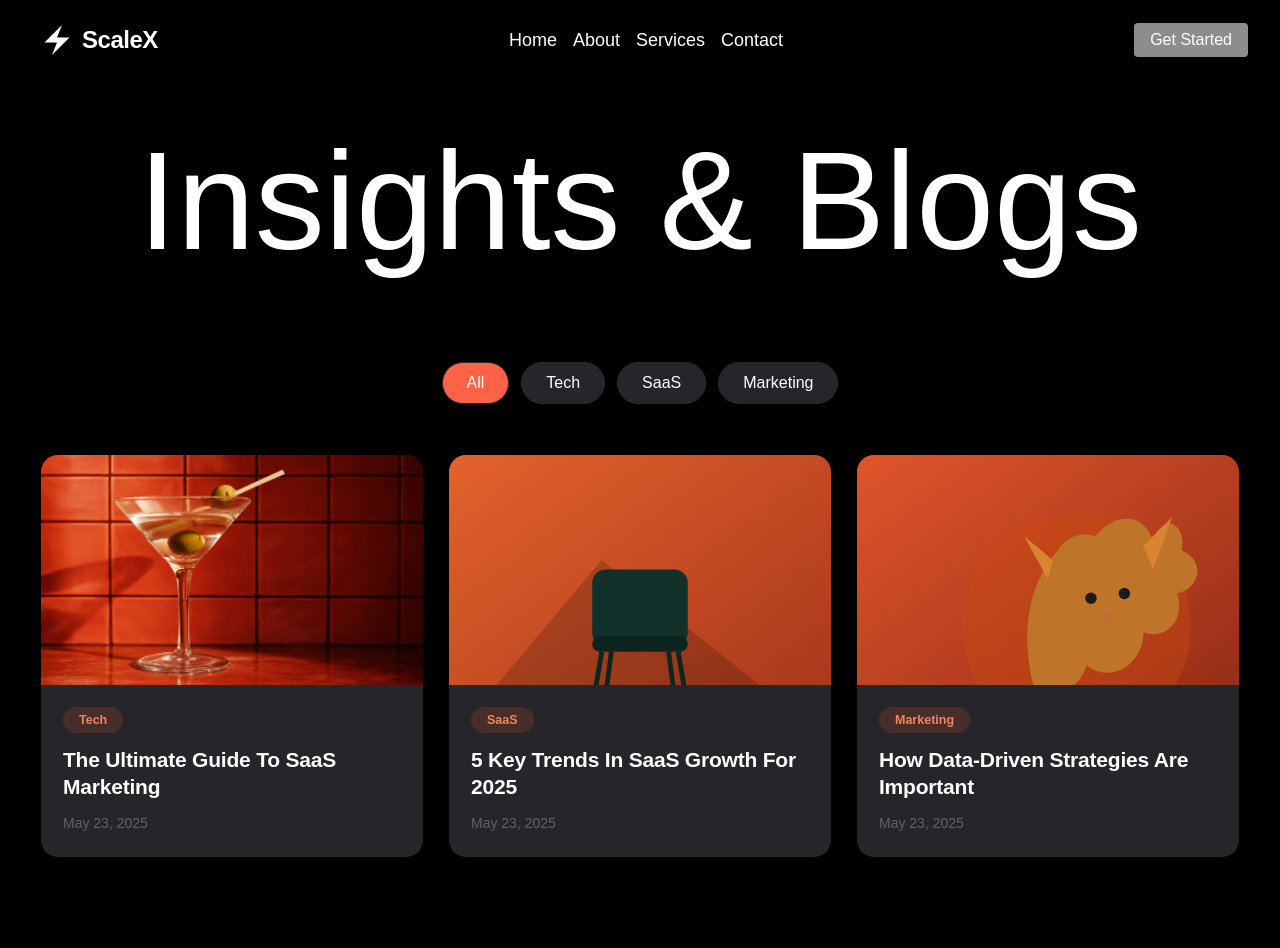
==== Assignment2/AsignN02-design3/index.html @ 8a460265 "Cohort 3.0 Assignment-02 Design01" ====
<!doctype html>
<html lang="en">
  <head>
    <meta charset="UTF-8" />
    <meta name="viewport" content="width=device-width, initial-scale=1.0" />
    <title>ScaleX</title>
    <link rel="stylesheet" href="style.css" />
  </head>
  <body>
    <header>
      <nav>
        <div class="logo">
          <svg
            viewBox="0 0 32 32"
            fill="none"
            xmlns="http://www.w3.org/2000/svg"
          >
            <path d="M20 4L6 18H16L12 28L26 14H16L20 4Z" fill="white" />
          </svg>
          <span> ScaleX</span>
        </div>
        <ul>
          <li><a href="#">Home</a></li>
          <li><a href="#">About</a></li>
          <li><a href="#">Services</a></li>
          <li><a href="#">Contact</a></li>
        </ul>
        <button>Get Started</button>
      </nav>
    </header>

    <section>
      <h1>Insights &amp; Blogs</h1>
    </section>

    <div class="wrap">
      <div class="filters">
        <button class="filter-pill active">All</button>
        <button class="filter-pill">Tech</button>
        <button class="filter-pill">SaaS</button>
        <button class="filter-pill">Marketing</button>
      </div>

      <div class="grid">
        <article class="card">
          <div class="card-media">
            <img src="./assets/glass-img.png" alt="" srcset="">
            <!-- <svg viewBox="0 0 400 300" xmlns="http://www.w3.org/2000/svg">
              <defs>
                <linearGradient id="g1" x1="0" y1="0" x2="1" y2="1">
                  <stop offset="0%" stop-color="#c23a1e" />
                  <stop offset="100%" stop-color="#7a1f10" />
                </linearGradient>
                <pattern
                  id="tiles"
                  width="50"
                  height="50"
                  patternUnits="userSpaceOnUse"
                >
                  <rect
                    width="50"
                    height="50"
                    fill="none"
                    stroke="#00000022"
                    stroke-width="2"
                  />
                </pattern>
              </defs>
              <rect width="400" height="300" fill="url(#g1)" />
              <rect width="400" height="300" fill="url(#tiles)" />
              <rect
                x="0"
                y="0"
                width="400"
                height="300"
                fill="#000"
                opacity="0.12"
              />
              <ellipse
                cx="200"
                cy="230"
                rx="90"
                ry="10"
                fill="#000"
                opacity="0.3"
              />
              <path
                d="M120 70 L280 70 L200 190 Z"
                fill="#e9d9c9"
                opacity="0.9"
              />
              <rect
                x="195"
                y="190"
                width="10"
                height="70"
                fill="#e9d9c9"
                opacity="0.9"
              />
              <rect
                x="160"
                y="256"
                width="80"
                height="8"
                rx="4"
                fill="#e9d9c9"
                opacity="0.9"
              />
              <circle cx="220" cy="110" r="9" fill="#8a9a3d" />
              <circle cx="238" cy="95" r="9" fill="#8a9a3d" />
              <line
                x1="220"
                y1="110"
                x2="255"
                y2="80"
                stroke="#c9a15a"
                stroke-width="3"
              />
            </svg> -->
          </div>
          <div class="card-body">
            <span class="tag tech">Tech</span>
            <h3>The Ultimate Guide To SaaS Marketing</h3>
            <span class="date">May 23, 2025</span>
          </div>
        </article>

        <article class="card">
          <div class="card-media">
            <svg viewBox="0 0 400 300" xmlns="http://www.w3.org/2000/svg">
              <defs>
                <linearGradient id="g2" x1="0" y1="0" x2="1" y2="1">
                  <stop offset="0%" stop-color="#e4622c" />
                  <stop offset="100%" stop-color="#a3341a" />
                </linearGradient>
              </defs>
              <rect width="400" height="300" fill="url(#g2)" />
              <polygon
                points="0,300 160,110 400,300"
                fill="#000"
                opacity="0.18"
              />
              <ellipse
                cx="200"
                cy="270"
                rx="80"
                ry="10"
                fill="#000"
                opacity="0.3"
              />
              <rect
                x="150"
                y="120"
                width="100"
                height="80"
                rx="14"
                fill="#12312b"
              />
              <rect
                x="150"
                y="190"
                width="100"
                height="16"
                rx="8"
                fill="#0d251f"
              />
              <line
                x1="160"
                y1="206"
                x2="150"
                y2="265"
                stroke="#0d251f"
                stroke-width="5"
              />
              <line
                x1="240"
                y1="206"
                x2="250"
                y2="265"
                stroke="#0d251f"
                stroke-width="5"
              />
              <line
                x1="170"
                y1="206"
                x2="163"
                y2="260"
                stroke="#0d251f"
                stroke-width="5"
              />
              <line
                x1="230"
                y1="206"
                x2="237"
                y2="260"
                stroke="#0d251f"
                stroke-width="5"
              />
            </svg>
          </div>
          <div class="card-body">
            <span class="tag saas">SaaS</span>
            <h3>5 Key Trends In SaaS Growth For 2025</h3>
            <span class="date">May 23, 2025</span>
          </div>
        </article>

        <article class="card">
          <div class="card-media">
            <svg viewBox="0 0 400 300" xmlns="http://www.w3.org/2000/svg">
              <defs>
                <linearGradient id="g3" x1="0" y1="0" x2="1" y2="1">
                  <stop offset="0%" stop-color="#e0552b" />
                  <stop offset="100%" stop-color="#8f2a15" />
                </linearGradient>
              </defs>
              <rect width="400" height="300" fill="url(#g3)" />
              <ellipse
                cx="230"
                cy="180"
                rx="120"
                ry="120"
                fill="#c9490f"
                opacity="0.4"
              />
              <path
                d="M190 260 C170 200 175 140 210 100 C220 85 235 80 250 85 C270 60 300 60 310 90 C320 60 345 70 340 100 C365 110 360 140 335 145 C345 175 320 195 300 185 C300 220 265 240 240 220 C235 245 205 255 190 260 Z"
                fill="#d9852f"
              />
              <path
                d="M190 260 C170 200 175 140 210 100 C220 85 235 80 250 85 C270 60 300 60 310 90 C320 60 345 70 340 100 C365 110 360 140 335 145 C345 175 320 195 300 185 C300 220 265 240 240 220 C235 245 205 255 190 260 Z"
                fill="#000"
                opacity="0.12"
              />
              <polygon points="205,110 175,85 200,130" fill="#d9852f" />
              <polygon points="300,95 330,65 310,120" fill="#d9852f" />
              <circle cx="245" cy="150" r="6" fill="#1b1b1b" />
              <circle cx="280" cy="145" r="6" fill="#1b1b1b" />
              <polygon points="258,165 268,165 263,175" fill="#c76a3b" />
            </svg>
          </div>
          <div class="card-body">
            <span class="tag marketing">Marketing</span>
            <h3>How Data-Driven Strategies Are Important</h3>
            <span class="date">May 23, 2025</span>
          </div>
        </article>
      </div>
    </div>
  </body>
</html>
---- Assignment2/AsignN02-design3/style.css ----
* {
  margin: 0;
  padding: 0;
  box-sizing: border-box;
}

html,
body {
  height: 100%;
  font-family: "Inter", "Helvetica Neue", Arial, sans-serif;
  background-color: #000;
}

nav {
  width: 100%;
  display: flex;
  justify-content: space-between;
  align-items: center;
  padding: 20px 32px;
  font-size: 18px;
  font-weight: 500;
  color: #fff;
}

nav .logo {
  display: flex;
  flex-direction: row;
  align-items: center;
  /* gap: 10px; */
  font-weight: 700;
  font-size: 24px;
  letter-spacing: -0.02em;
}

.logo svg {
  width: 50px;
  height: 40px;
  flex-shrink: 0;
}

nav ul {
  display: flex;
  gap: 16px;
  list-style: none;
  font-size: 18px;
  font-weight: 500;
}

nav ul li a {
  text-decoration: none;
  color: #fff;
  transition: color 0.3s ease;
}

nav ul li a:hover {
  color: #ff6347;
}

nav button {
  background-color: rgb(141, 141, 141);
  color: #fff;
  border: none;
  padding: 8px 16px;
  border-radius: 4px;
  cursor: pointer;
  transition: background-color 0.3s ease;
  font-size: 16px;
  font-weight: 500;
}

section {
  padding: 40px 16px;
  color: #fff;
}

section h1 {
  font-size: 140px;
  font-weight: 400;
  text-align: center;
  margin-bottom: 20px;
}

/* ---------- FILTERS ---------- */
.filters {
  display: flex;
  justify-content: center;
  gap: 12px;
  padding: 20px 0 50px;
  flex-wrap: wrap;
}

.filter-pill {
  background-color:#26262a;
  color: white;
  border: 1px solid #2a2a2d;
  padding: 11px 24px;
  border-radius: 999px;
  font-size: 16px;
  font-weight: 500;
  cursor: pointer;
  transition:
    background 0.2s ease,
    color 0.2s ease;
}

.filter-pill.active {
  background: #ff6347;
  color: white;
}

.filter-pill:not(.active):hover {
  background: #ff6347;
}

/* ---------- CARDS ---------- */
.grid {
  display: grid;
  grid-template-columns: repeat(3, 1fr);
  gap: 24px;
  padding: 0px 40px 90px;
}

.card {
  background: #26262a;
  border: 1px solid black;
  border-radius: 18px;
  overflow: hidden;
  display: flex;
  flex-direction: column;
  transition:
    transform 0.25s ease,
    border-color 0.25s ease;
  color: #fff;
}

.card:hover {
  transform: translateY(-4px);
  border-color: #3a3a3e;
}

.card-media {
  height: 230px;
  position: relative;
  overflow: hidden;
}

.card-media img {
  width: 100%;
  height: 100%;
  object-fit: cover;
  display: block;
}

.card-body {
  padding: 22px 22px 26px;
  display: flex;
  flex-direction: column;
  gap: 14px;
}

.tag {
  display: inline-flex;
  align-items: center;
  width: fit-content;
  padding: 6px 16px;
  border-radius: 999px;
  font-size: 12.5px;
  font-weight: 600;
}

.tag.tech {
  background: rgba(228, 87, 46, 0.18);
  color: #f0855f;
}
.tag.saas {
  background: rgba(228, 87, 46, 0.18);
  color: #f0855f;
}
.tag.marketing {
  background: rgba(228, 87, 46, 0.18);
  color: #f0855f;
}

.card-body h3 {
  font-family: var(--font-display);
  font-size: 21px;
  font-weight: 700;
  line-height: 1.28;
  letter-spacing: -0.01em;
}

.card-body .date {
  color: #616165;
  font-size: 14px;
  font-weight: 500;
}
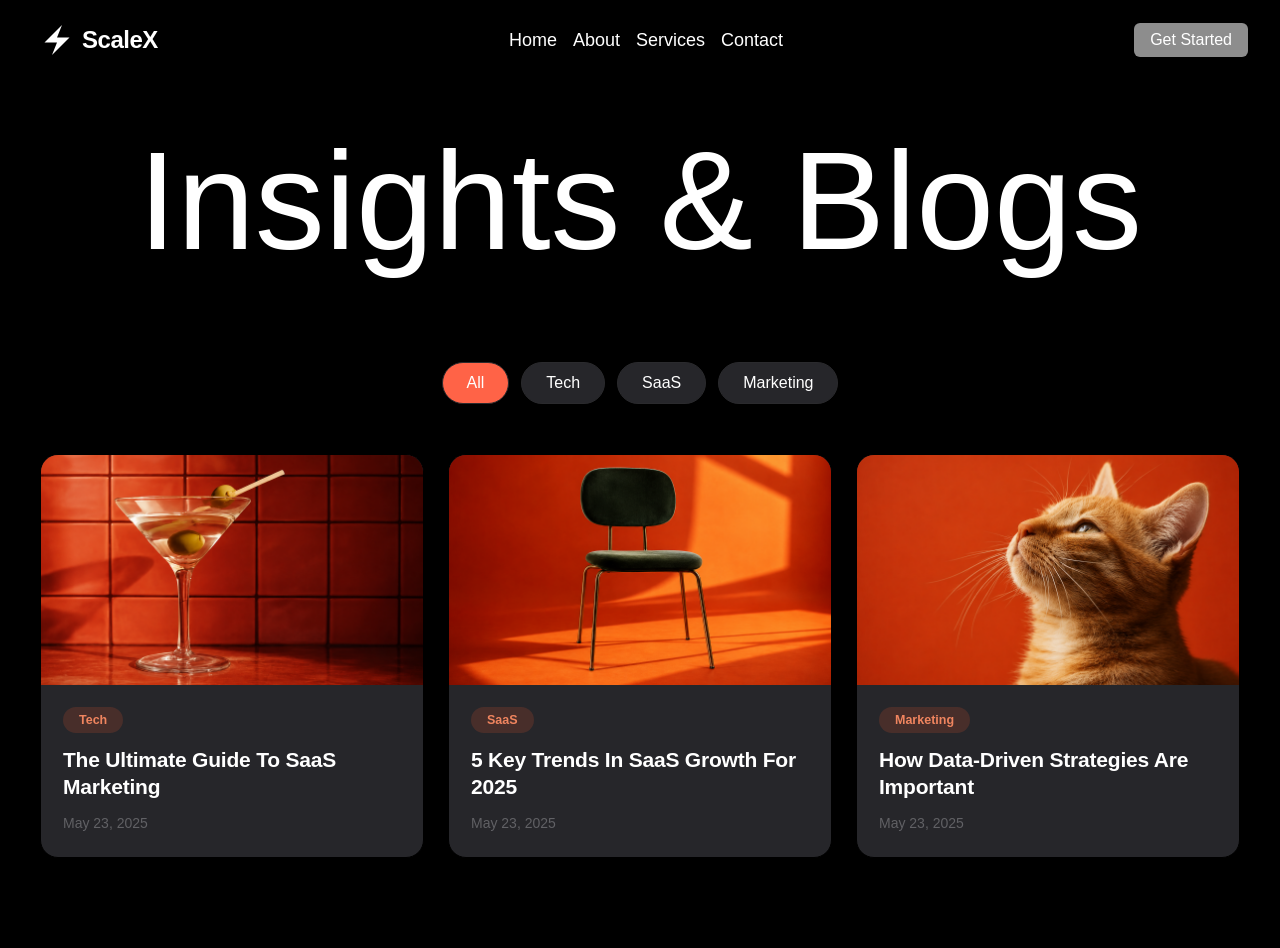
==== commit b865738d: "Assignment no2 design 1" ====
--- a/Assignment2/AsignN02-design3/index.html
+++ b/Assignment2/AsignN02-design3/index.html
@@ -44,79 +44,7 @@
       <div class="grid">
         <article class="card">
           <div class="card-media">
-            <img src="./assets/glass-img.png" alt="" srcset="">
-            <!-- <svg viewBox="0 0 400 300" xmlns="http://www.w3.org/2000/svg">
-              <defs>
-                <linearGradient id="g1" x1="0" y1="0" x2="1" y2="1">
-                  <stop offset="0%" stop-color="#c23a1e" />
-                  <stop offset="100%" stop-color="#7a1f10" />
-                </linearGradient>
-                <pattern
-                  id="tiles"
-                  width="50"
-                  height="50"
-                  patternUnits="userSpaceOnUse"
-                >
-                  <rect
-                    width="50"
-                    height="50"
-                    fill="none"
-                    stroke="#00000022"
-                    stroke-width="2"
-                  />
-                </pattern>
-              </defs>
-              <rect width="400" height="300" fill="url(#g1)" />
-              <rect width="400" height="300" fill="url(#tiles)" />
-              <rect
-                x="0"
-                y="0"
-                width="400"
-                height="300"
-                fill="#000"
-                opacity="0.12"
-              />
-              <ellipse
-                cx="200"
-                cy="230"
-                rx="90"
-                ry="10"
-                fill="#000"
-                opacity="0.3"
-              />
-              <path
-                d="M120 70 L280 70 L200 190 Z"
-                fill="#e9d9c9"
-                opacity="0.9"
-              />
-              <rect
-                x="195"
-                y="190"
-                width="10"
-                height="70"
-                fill="#e9d9c9"
-                opacity="0.9"
-              />
-              <rect
-                x="160"
-                y="256"
-                width="80"
-                height="8"
-                rx="4"
-                fill="#e9d9c9"
-                opacity="0.9"
-              />
-              <circle cx="220" cy="110" r="9" fill="#8a9a3d" />
-              <circle cx="238" cy="95" r="9" fill="#8a9a3d" />
-              <line
-                x1="220"
-                y1="110"
-                x2="255"
-                y2="80"
-                stroke="#c9a15a"
-                stroke-width="3"
-              />
-            </svg> -->
+            <img src="./assets/glass-img.png" alt="" srcset="" />
           </div>
           <div class="card-body">
             <span class="tag tech">Tech</span>
@@ -127,76 +55,7 @@
 
         <article class="card">
           <div class="card-media">
-            <svg viewBox="0 0 400 300" xmlns="http://www.w3.org/2000/svg">
-              <defs>
-                <linearGradient id="g2" x1="0" y1="0" x2="1" y2="1">
-                  <stop offset="0%" stop-color="#e4622c" />
-                  <stop offset="100%" stop-color="#a3341a" />
-                </linearGradient>
-              </defs>
-              <rect width="400" height="300" fill="url(#g2)" />
-              <polygon
-                points="0,300 160,110 400,300"
-                fill="#000"
-                opacity="0.18"
-              />
-              <ellipse
-                cx="200"
-                cy="270"
-                rx="80"
-                ry="10"
-                fill="#000"
-                opacity="0.3"
-              />
-              <rect
-                x="150"
-                y="120"
-                width="100"
-                height="80"
-                rx="14"
-                fill="#12312b"
-              />
-              <rect
-                x="150"
-                y="190"
-                width="100"
-                height="16"
-                rx="8"
-                fill="#0d251f"
-              />
-              <line
-                x1="160"
-                y1="206"
-                x2="150"
-                y2="265"
-                stroke="#0d251f"
-                stroke-width="5"
-              />
-              <line
-                x1="240"
-                y1="206"
-                x2="250"
-                y2="265"
-                stroke="#0d251f"
-                stroke-width="5"
-              />
-              <line
-                x1="170"
-                y1="206"
-                x2="163"
-                y2="260"
-                stroke="#0d251f"
-                stroke-width="5"
-              />
-              <line
-                x1="230"
-                y1="206"
-                x2="237"
-                y2="260"
-                stroke="#0d251f"
-                stroke-width="5"
-              />
-            </svg>
+            <img src="./assets/chair-img.png" alt="" />
           </div>
           <div class="card-body">
             <span class="tag saas">SaaS</span>
@@ -207,37 +66,7 @@
 
         <article class="card">
           <div class="card-media">
-            <svg viewBox="0 0 400 300" xmlns="http://www.w3.org/2000/svg">
-              <defs>
-                <linearGradient id="g3" x1="0" y1="0" x2="1" y2="1">
-                  <stop offset="0%" stop-color="#e0552b" />
-                  <stop offset="100%" stop-color="#8f2a15" />
-                </linearGradient>
-              </defs>
-              <rect width="400" height="300" fill="url(#g3)" />
-              <ellipse
-                cx="230"
-                cy="180"
-                rx="120"
-                ry="120"
-                fill="#c9490f"
-                opacity="0.4"
-              />
-              <path
-                d="M190 260 C170 200 175 140 210 100 C220 85 235 80 250 85 C270 60 300 60 310 90 C320 60 345 70 340 100 C365 110 360 140 335 145 C345 175 320 195 300 185 C300 220 265 240 240 220 C235 245 205 255 190 260 Z"
-                fill="#d9852f"
-              />
-              <path
-                d="M190 260 C170 200 175 140 210 100 C220 85 235 80 250 85 C270 60 300 60 310 90 C320 60 345 70 340 100 C365 110 360 140 335 145 C345 175 320 195 300 185 C300 220 265 240 240 220 C235 245 205 255 190 260 Z"
-                fill="#000"
-                opacity="0.12"
-              />
-              <polygon points="205,110 175,85 200,130" fill="#d9852f" />
-              <polygon points="300,95 330,65 310,120" fill="#d9852f" />
-              <circle cx="245" cy="150" r="6" fill="#1b1b1b" />
-              <circle cx="280" cy="145" r="6" fill="#1b1b1b" />
-              <polygon points="258,165 268,165 263,175" fill="#c76a3b" />
-            </svg>
+            <img src="./assets/cat-img.png" alt="" srcset="" />
           </div>
           <div class="card-body">
             <span class="tag marketing">Marketing</span>
--- a/Assignment2/AsignN02-design3/style.css
+++ b/Assignment2/AsignN02-design3/style.css
@@ -61,7 +61,7 @@
   color: #fff;
   border: none;
   padding: 8px 16px;
-  border-radius: 4px;
+  border-radius: 6px;
   cursor: pointer;
   transition: background-color 0.3s ease;
   font-size: 16px;
